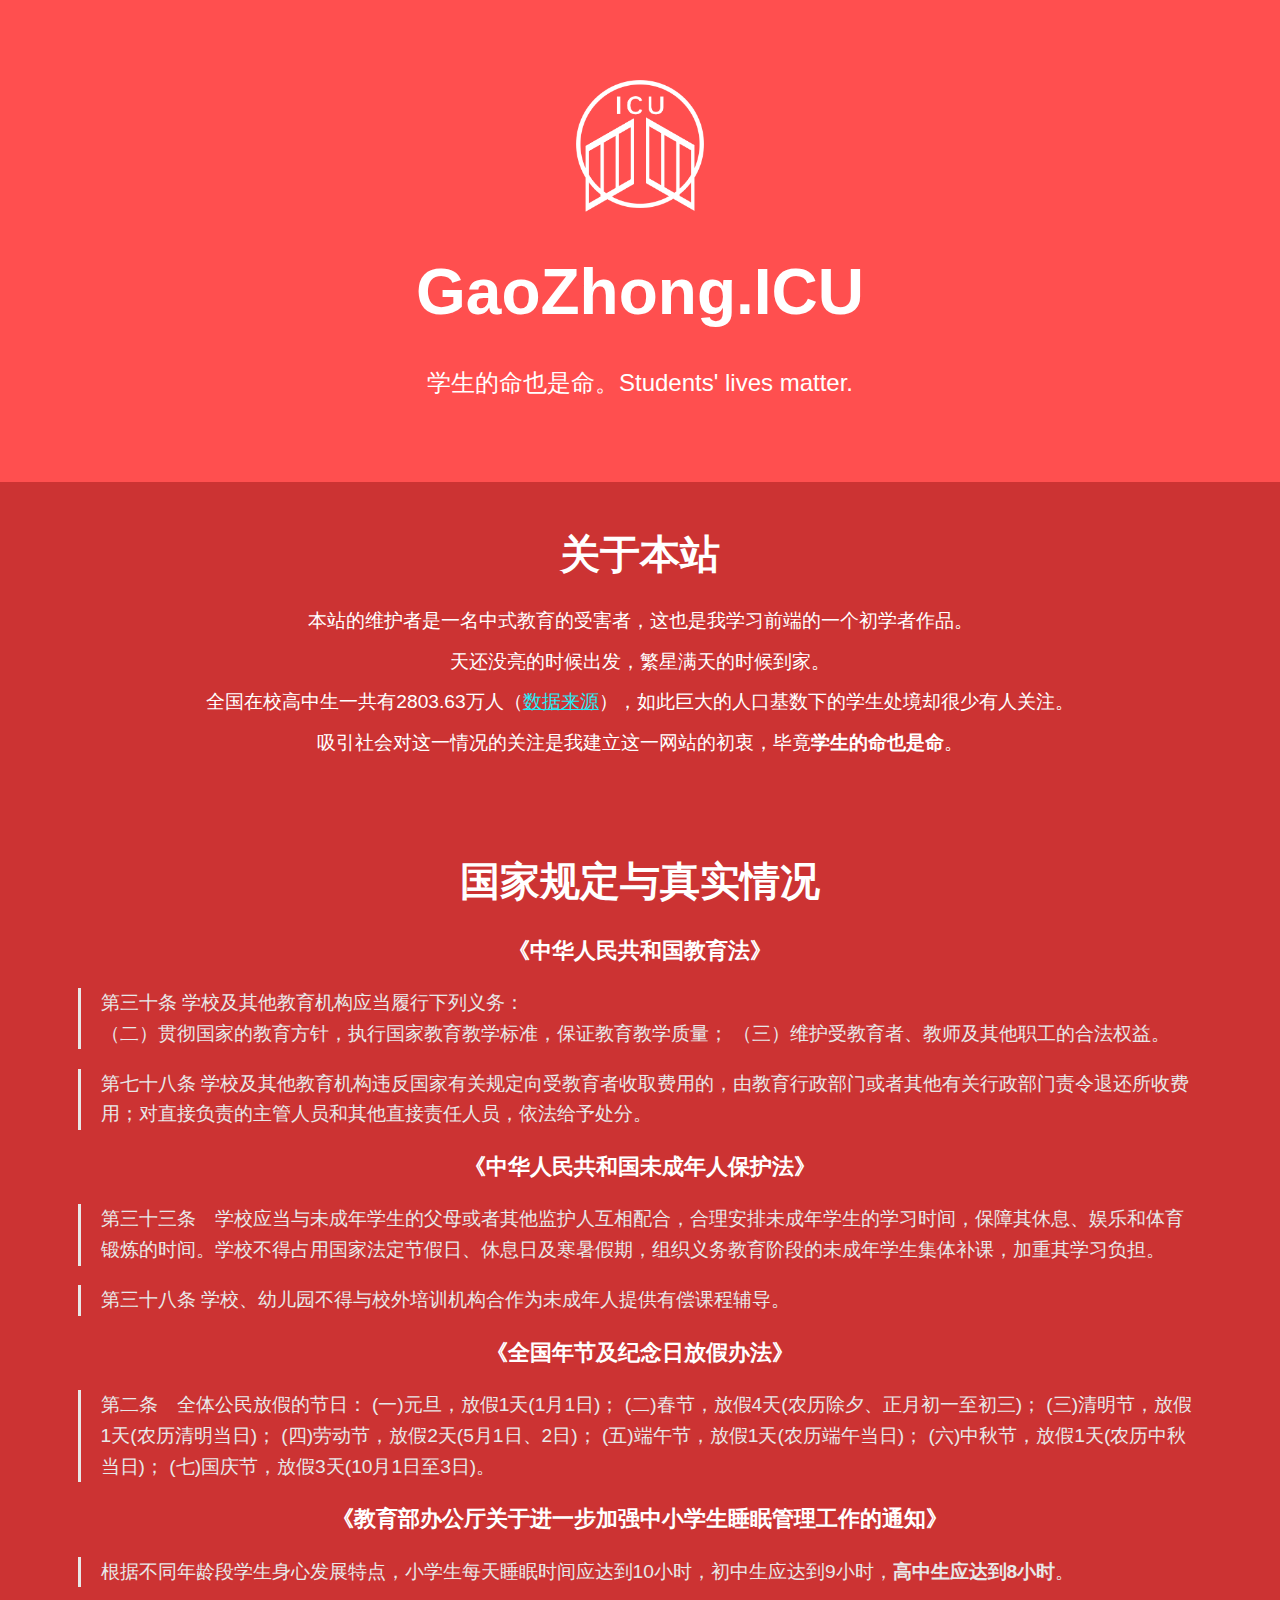
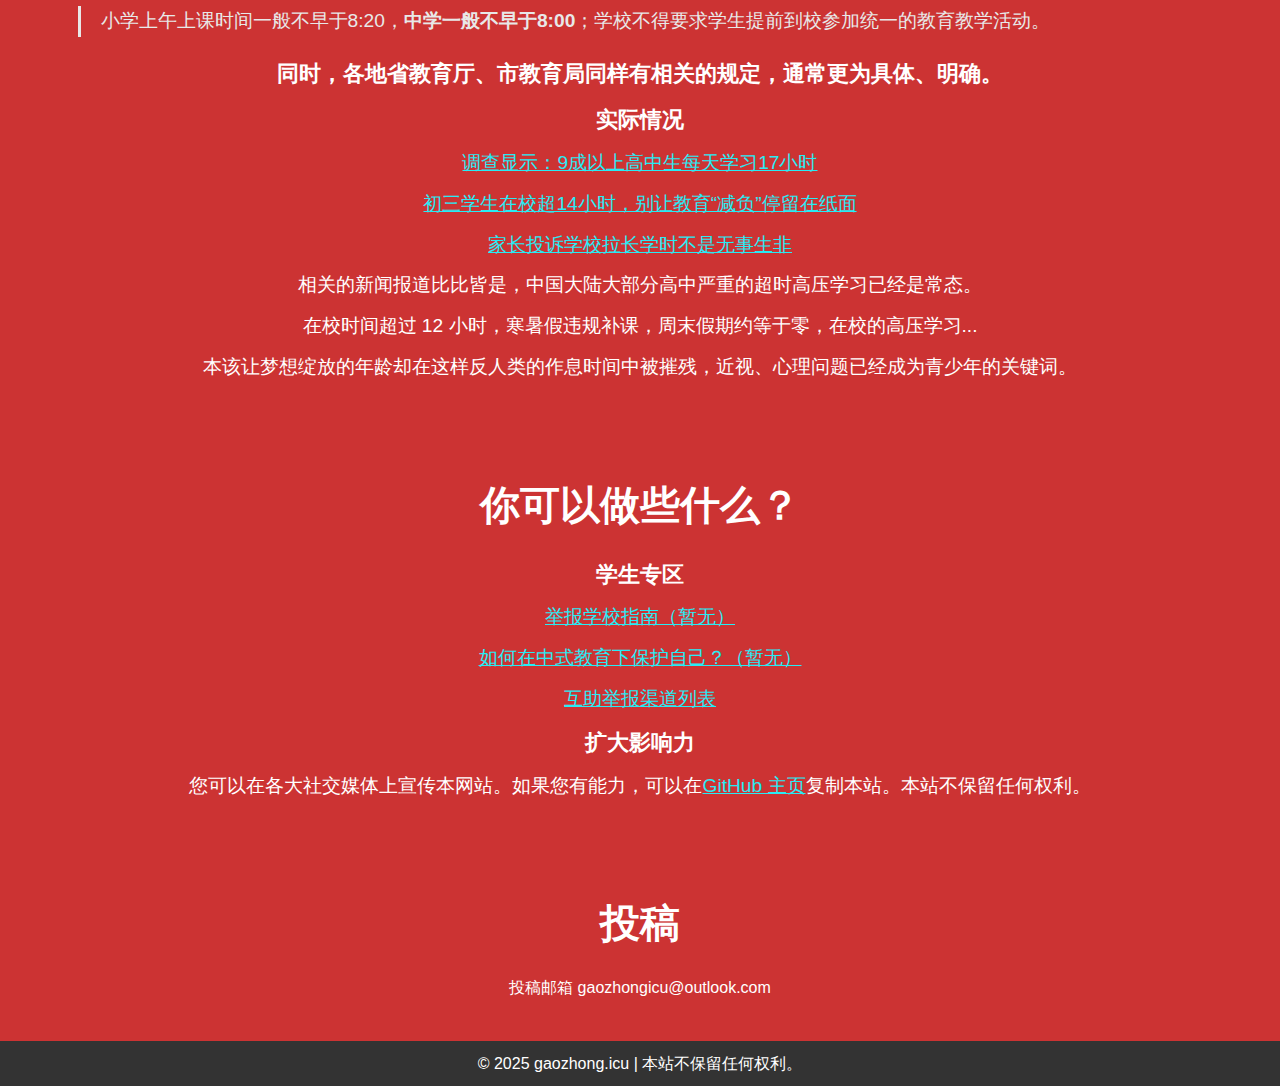
==== index.html @ 65eecd63 "Add files via upload" ====
<!DOCTYPE html>
<html lang="zh">

<head>
    <meta charset="UTF-8">
    <meta name="viewport" content="width=device-width, initial-scale=1.0">
    <meta http-equiv="X-UA-Compatible" content="ie=edge">
    <title>GaoZhong.ICU</title>
    <link rel="stylesheet" href="styles.css">
</head>

<body>


    <main>
        <section class="hero">
            
            <h1><img src="favicon.png" height="10%" width="10%"><br>GaoZhong.ICU</h1>
            <p>学生的命也是命。Students' lives matter.</p>
        </section>

        <section id="about">
            <h2>关于本站</h2>
            <ul>
                <li>本站的维护者是一名中式教育的受害者，这也是我学习前端的一个初学者作品。</li>
                <li>天还没亮的时候出发，繁星满天的时候到家。</li>
                <li>全国在校高中生一共有2803.63万人（<a
                        href="http://www.moe.gov.cn/jyb_sjzl/sjzl_fztjgb/202410/t20241024_1159002.html">数据来源</a>），如此巨大的人口基数下的学生处境却很少有人关注。
                </li>
                <li>吸引社会对这一情况的关注是我建立这一网站的初衷，毕竟<b>学生的命也是命</b>。</li>
            </ul>
        </section>

        <section id="situation">
            <h2>国家规定与真实情况</h2>
            <ul>
                <li>
                    <h3>《中华人民共和国教育法》</h3>
                </li>
                <li class="quote">第三十条 学校及其他教育机构应当履行下列义务：<br>（二）贯彻国家的教育方针，执行国家教育教学标准，保证教育教学质量； （三）维护受教育者、教师及其他职工的合法权益。
                </li>
                <li class="quote">第七十八条
                    学校及其他教育机构违反国家有关规定向受教育者收取费用的，由教育行政部门或者其他有关行政部门责令退还所收费用；对直接负责的主管人员和其他直接责任人员，依法给予处分。</li>
                <li>
                    <h3>《中华人民共和国未成年人保护法》</h3>
                </li>
                <li class="quote">
                    第三十三条　学校应当与未成年学生的父母或者其他监护人互相配合，合理安排未成年学生的学习时间，保障其休息、娱乐和体育锻炼的时间。学校不得占用国家法定节假日、休息日及寒暑假期，组织义务教育阶段的未成年学生集体补课，加重其学习负担。
                </li>
                <li class="quote">第三十八条 学校、幼儿园不得与校外培训机构合作为未成年人提供有偿课程辅导。</li>
                <li>
                    <h3>《全国年节及纪念日放假办法》</h3>
                </li>
                <li class="quote">第二条　全体公民放假的节日：
                    (一)元旦，放假1天(1月1日)；
                    (二)春节，放假4天(农历除夕、正月初一至初三)；
                    (三)清明节，放假1天(农历清明当日)；
                    (四)劳动节，放假2天(5月1日、2日)；
                    (五)端午节，放假1天(农历端午当日)；
                    (六)中秋节，放假1天(农历中秋当日)；
                    (七)国庆节，放假3天(10月1日至3日)。</li>

                <li>
                    <h3>《教育部办公厅关于进一步加强中小学生睡眠管理工作的通知》</h3>
                </li>
                <li class="quote">根据不同年龄段学生身心发展特点，小学生每天睡眠时间应达到10小时，初中生应达到9小时，<b>高中生应达到8小时</b>。</li>
                <li class="quote">小学上午上课时间一般不早于8:20，<b>中学一般不早于8:00</b>；学校不得要求学生提前到校参加统一的教育教学活动。</li>
                <li><h3>同时，各地省教育厅、市教育局同样有相关的规定，通常更为具体、明确。</h3></li>
                <li><h3>实际情况</h3></li>
                <li><a href="http://edu.enorth.com.cn/system/2007/04/17/001618407.shtml">调查显示：9成以上高中生每天学习17小时</a></li>
                <li><a href="https://news.qq.com/rain/a/20250219A076AF00">初三学生在校超14小时，别让教育“减负”停留在纸面</a></li>
                <li><a href="https://baijiahao.baidu.com/s?id=1824480138124232608&wfr=spider&for=pc">家长投诉学校拉长学时不是无事生非</a></li>
                <li>相关的新闻报道比比皆是，中国大陆大部分高中严重的超时高压学习已经是常态。</li>
                <li>在校时间超过 12 小时，寒暑假违规补课，周末假期约等于零，在校的高压学习...</li>
                <li>本该让梦想绽放的年龄却在这样反人类的作息时间中被摧残，近视、心理问题已经成为青少年的关键词。</li>
            </ul>
        </section>

        <section id="actions">
            <h2>你可以做些什么？</h2>
            <ul>
                <li><h3>学生专区</h3></li>
                <li><a href="">举报学校指南（暂无）</a></li>
                <li><a href="">如何在中式教育下保护自己？（暂无）</a></li>
                <li><a href="articles/report-list.html">互助举报渠道列表</a></li>
                <li><h3>扩大影响力</h3></li>
                <li>您可以在各大社交媒体上宣传本网站。如果您有能力，可以在<a href="https://github.com/jason-emp/gaozhong.icu">GitHub 主页</a>复制本站。本站不保留任何权利。</li>
            </ul>
        </section>

        <section id="join">
            <h2>投稿</h2>
            <p>投稿邮箱 gaozhongicu@outlook.com</p>
        </section>
    </main>

    <footer>
        <p>&copy; 2025 gaozhong.icu | 本站不保留任何权利。</p>
    </footer>

</body>

</html>
---- styles.css ----
* {
     margin: 0;
     padding: 0;
     box-sizing: border-box;
 }

 body {
     font-family: 'Arial', sans-serif;
     background-color: #CC3333;
     color: #ffffff;
     line-height: 1.6;
 }

 header {
     background-color: #ff4f4f;
     color: white;
     padding: 10px 0;
 }
a {
    color: #28ebf5;
}
 nav ul {
     justify-content: center;
     list-style: none;
 }

 nav ul li {
     margin: 0 7%;
 }

 nav ul li a {
     color: white;
     text-decoration: none;
     font-size: 18px;
     text-transform: uppercase;
     font-weight: bold;
 }

 nav ul li a:hover {
     text-decoration: underline;
 }

 .hero {
     background-color: #ff4f4f;
     color: white;
     text-align: center;
     padding: 80px 0;
 }

 .hero h1 {
     font-size: 4em;
     margin-bottom: 20px;
 }

 .hero p {
     font-size: 1.5em;
 }

 section {
     padding: 40px;
     text-align: center;
 }

 h2 {
     font-size: 2.5em;
     margin-bottom: 20px;
     color: #ffffff;
 }

 ul {
     list-style: none;
     padding: 0;
 }

 ul li {
     font-size: 1.2em;
     margin: 10px 0;
 }

 footer {
     background-color: #333;
     color: white;
     text-align: center;
     padding: 10px 0;
 }

 .quote {
     text-align: left;
     margin: 1em 2em;
     color: rgb(232, 232, 232);
     border-left: 3px solid;
     padding-left: 1em
 }


 @media (max-width: 768px) {
     .hero h1 {
         font-size: 2.5em;
     }

     .hero p {
         font-size: 1.2em;
     }

     nav ul {
         flex-direction: row;
     }

     nav ul li {
         margin: 10px 0;
     }
 }
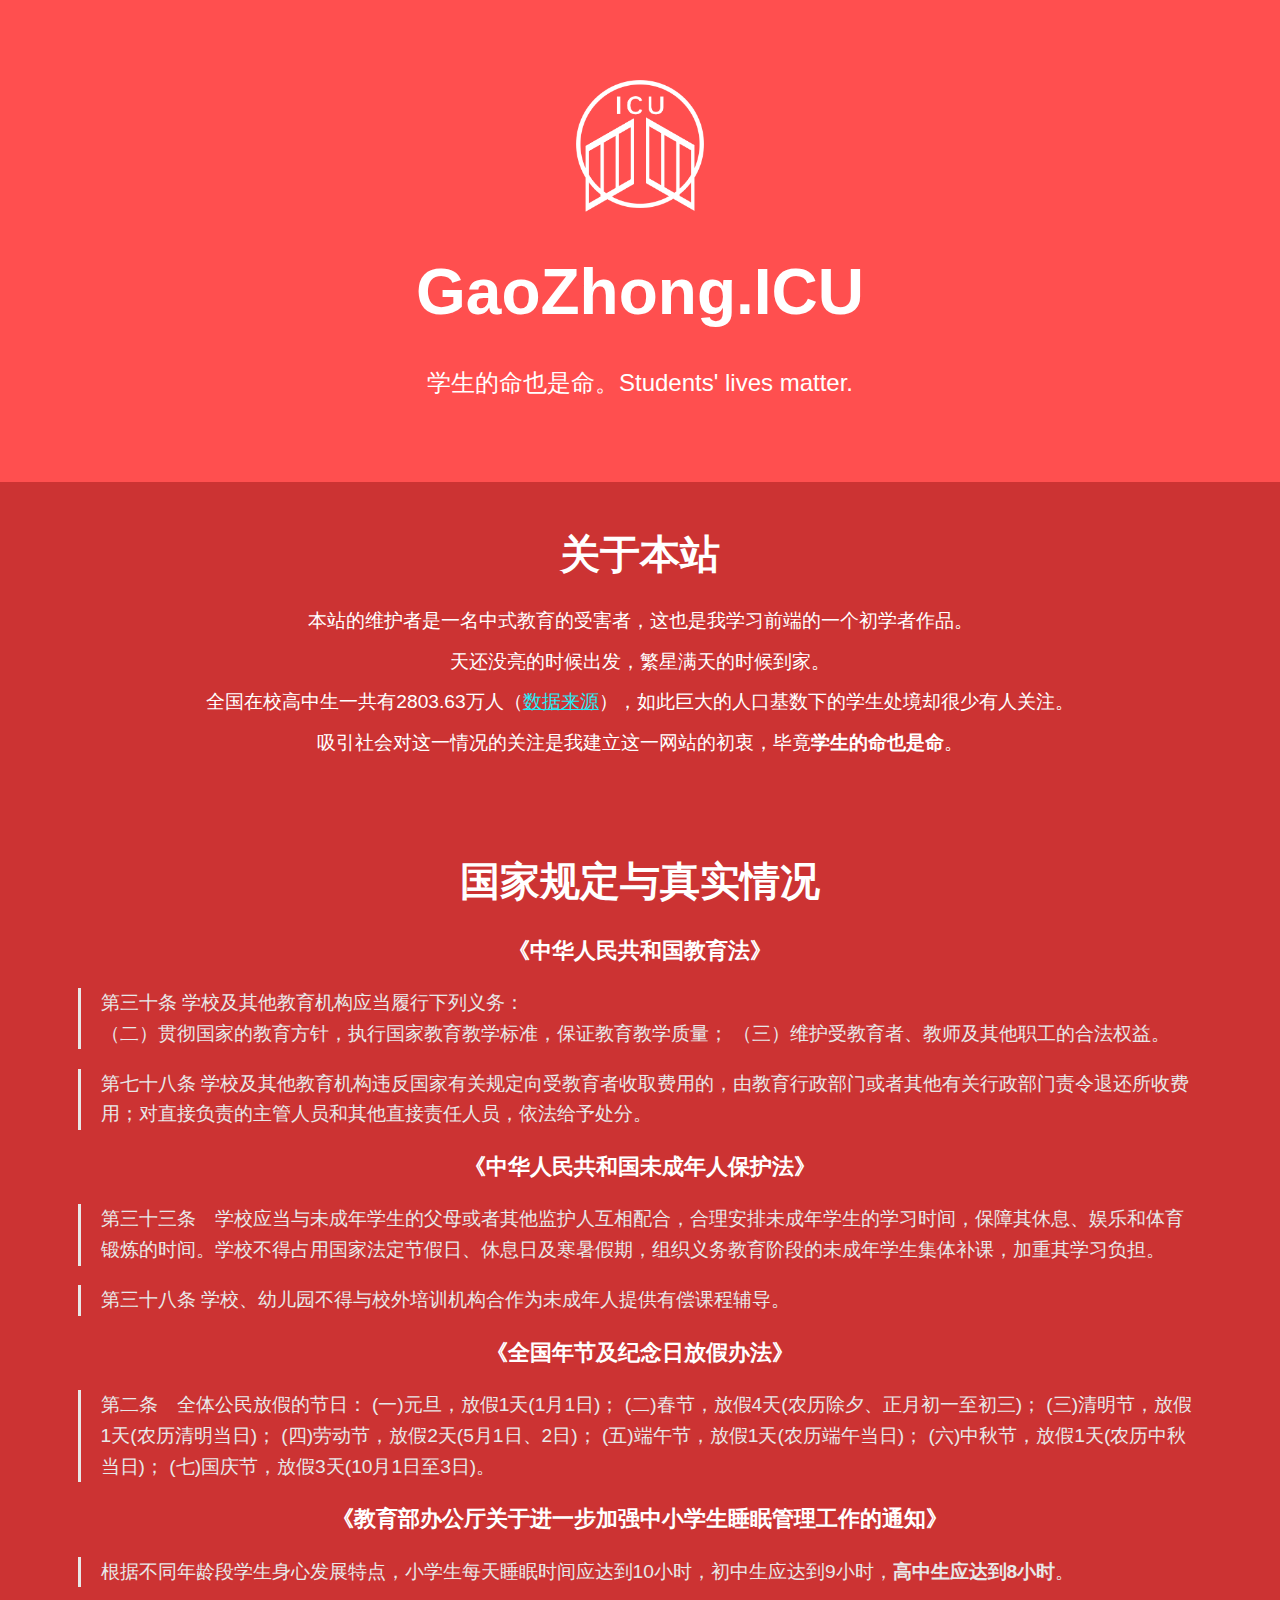
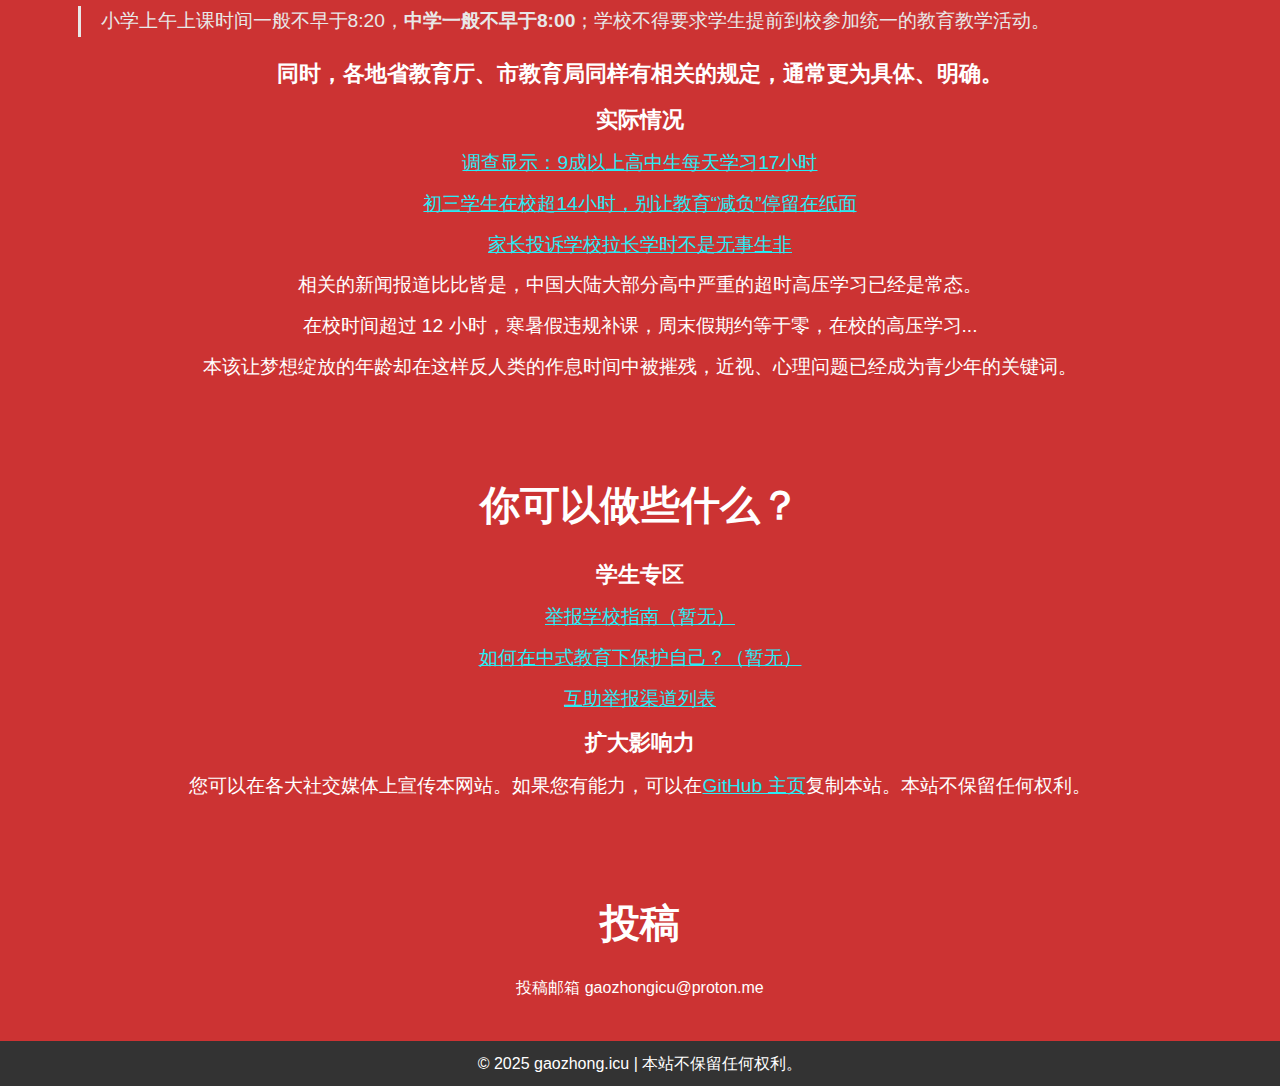
==== commit 13806b8f: "Update index.html" ====
--- a/index.html
+++ b/index.html
@@ -84,13 +84,13 @@
                 <li><a href="">如何在中式教育下保护自己？（暂无）</a></li>
                 <li><a href="articles/report-list.html">互助举报渠道列表</a></li>
                 <li><h3>扩大影响力</h3></li>
-                <li>您可以在各大社交媒体上宣传本网站。如果您有能力，可以在<a href="https://github.com/jason-emp/gaozhong.icu">GitHub 主页</a>复制本站。本站不保留任何权利。</li>
+                <li>您可以在各大社交媒体上宣传本网站。如果您有能力，可以在<a href="https://github.com/jason-emp/gaozhongicu">GitHub 主页</a>复制本站。本站不保留任何权利。</li>
             </ul>
         </section>
 
         <section id="join">
             <h2>投稿</h2>
-            <p>投稿邮箱 gaozhongicu@outlook.com</p>
+            <p>投稿邮箱 gaozhongicu@proton.me</p>
         </section>
     </main>
 
@@ -100,4 +100,4 @@
 
 </body>
 
-</html>+</html>
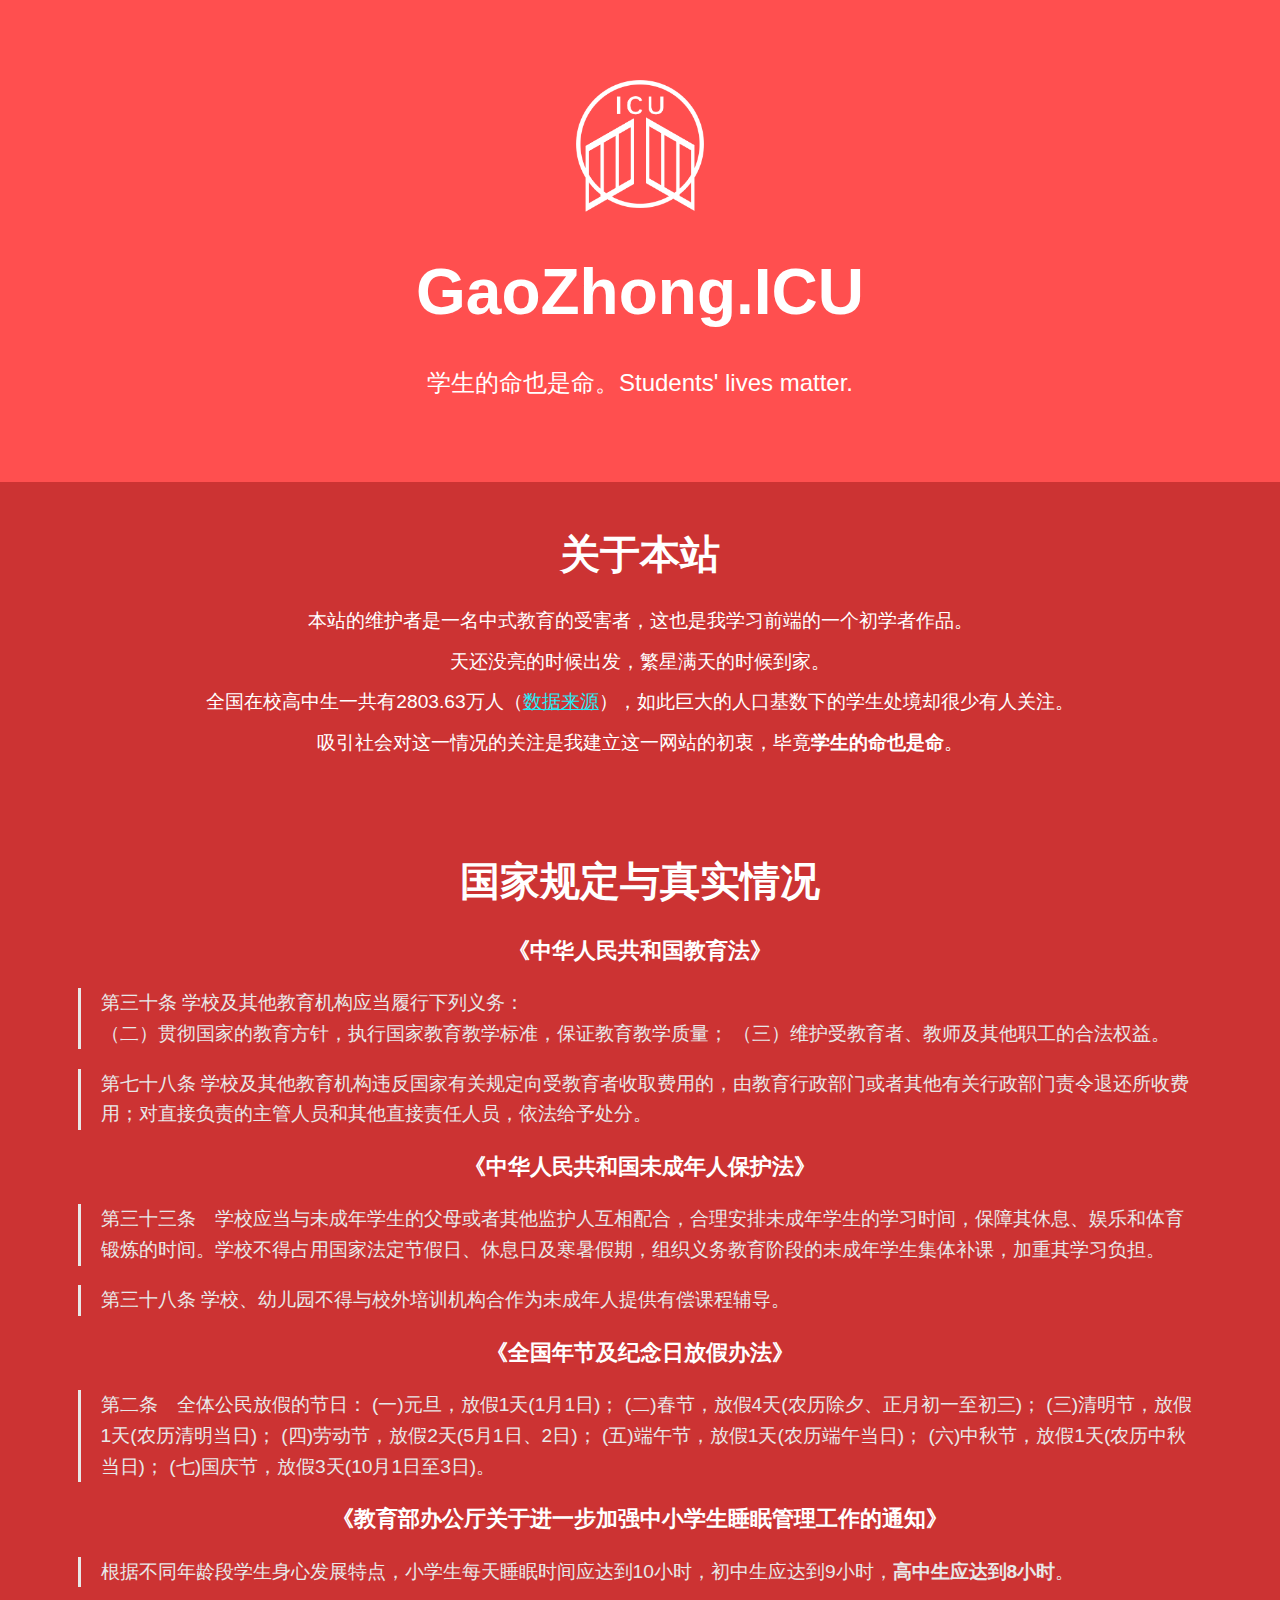
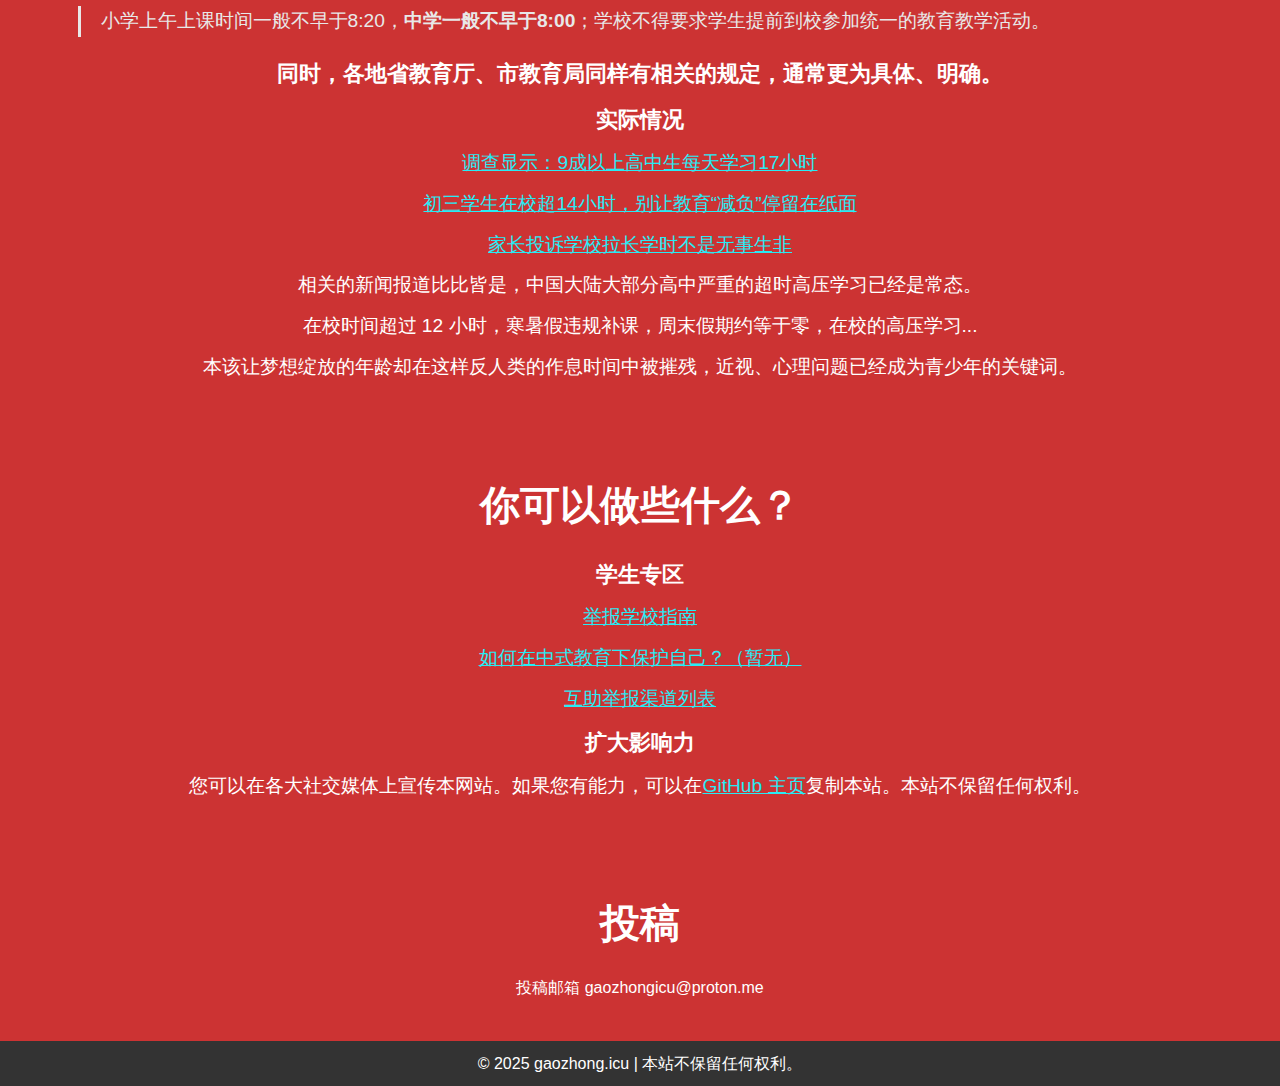
==== commit 142658c5: "add tutorial link" ====
--- a/index.html
+++ b/index.html
@@ -80,7 +80,7 @@
             <h2>你可以做些什么？</h2>
             <ul>
                 <li><h3>学生专区</h3></li>
-                <li><a href="">举报学校指南（暂无）</a></li>
+                <li><a href="https://docs.qq.com/doc/DSWZ0c1diWmVRT2Zz">举报学校指南</a></li>
                 <li><a href="">如何在中式教育下保护自己？（暂无）</a></li>
                 <li><a href="articles/report-list.html">互助举报渠道列表</a></li>
                 <li><h3>扩大影响力</h3></li>
